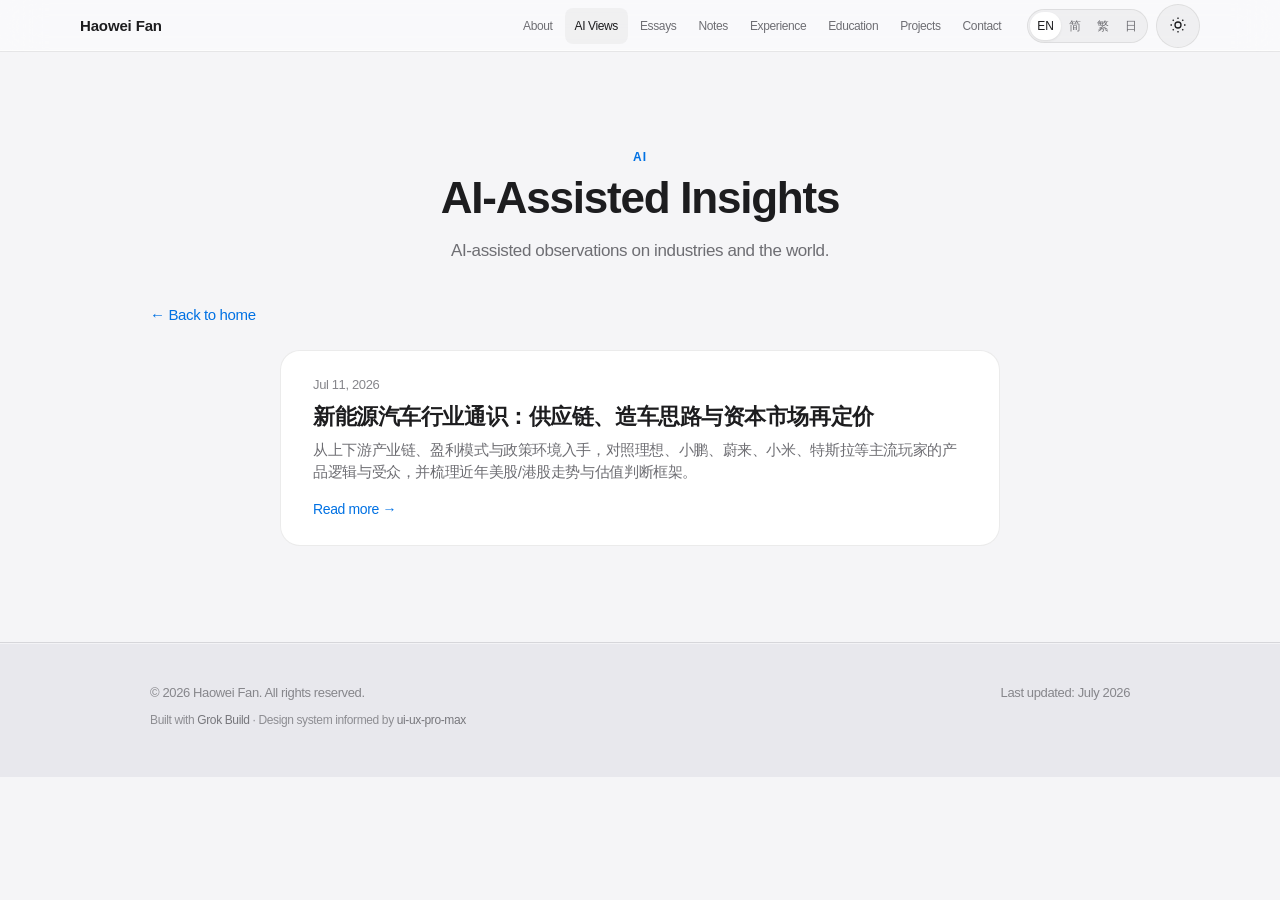
==== ai-views.html @ 5f2241d6 "Update profile bio and add Traditional Chinese Refresh the About section in en/zh/ja, add full zh-Ha" ====
<!DOCTYPE html>
<html lang="en">
<head>
  <meta charset="UTF-8" />
  <meta name="viewport" content="width=device-width, initial-scale=1.0" />
  <meta name="description" content="AI-assisted insights by Haowei Fan." />
  <meta name="author" content="Haowei Fan" />
  <meta name="theme-color" content="#f5f5f7" media="(prefers-color-scheme: light)" />
  <meta name="theme-color" content="#07090f" media="(prefers-color-scheme: dark)" />
  <title>AI Views · Haowei Fan</title>
  <link rel="stylesheet" href="css/styles.css" />
</head>
<body data-i18n-document-title="documentTitleAiViews">
  <a class="skip-link" href="#main" data-i18n="skip">Skip to content</a>

  <header class="site-header" id="top">
    <nav class="nav" aria-label="Primary">
      <a class="nav-brand" href="index.html">
        <span class="nav-brand-en" data-i18n="brand">Haowei Fan</span>
        <span class="nav-brand-zh" data-i18n="brandZh" hidden>樊浩玮</span>
      </a>

      <button class="nav-toggle" id="navToggle" type="button" aria-expanded="false" aria-controls="navMenu" data-i18n-aria="menuToggle">
        <span class="nav-toggle-bar"></span>
        <span class="nav-toggle-bar"></span>
      </button>

      <div class="nav-menu" id="navMenu">
        <ul class="nav-links">
          <li><a href="index.html#about" data-i18n="nav.about">About</a></li>
          <li><a href="ai-views.html" class="is-active" data-i18n="nav.aiViews" data-nav-collection="ai_views">AI Views</a></li>
          <li><a href="writing.html" data-i18n="nav.writing" data-nav-collection="writing">Essays</a></li>
          <li><a href="notes.html" data-i18n="nav.notes" data-nav-collection="notes">Notes</a></li>
          <li><a href="index.html#experience" data-i18n="nav.experience">Experience</a></li>
          <li><a href="index.html#education" data-i18n="nav.education">Education</a></li>
          <li><a href="index.html#projects" data-i18n="nav.projects">Projects</a></li>
          <li><a href="index.html#contact" data-i18n="nav.contact">Contact</a></li>
        </ul>
        <div class="nav-actions">
          <div class="lang-switch" role="group" aria-label="Language">
            <button type="button" class="lang-btn" data-lang="en" aria-pressed="true">EN</button>
            <button type="button" class="lang-btn" data-lang="zh" aria-pressed="false">简</button>
            <button type="button" class="lang-btn" data-lang="zh-Hant" aria-pressed="false">繁</button>
            <button type="button" class="lang-btn" data-lang="ja" aria-pressed="false">日</button>
          </div>
          <button type="button" class="theme-toggle" id="themeToggle" data-i18n-aria="themeToggle" aria-label="Toggle theme">
            <span class="theme-icon theme-icon-sun" aria-hidden="true">
              <svg width="18" height="18" viewBox="0 0 24 24" fill="none" stroke="currentColor" stroke-width="1.75"><circle cx="12" cy="12" r="4"/><path d="M12 2v2M12 20v2M4.93 4.93l1.41 1.41M17.66 17.66l1.41 1.41M2 12h2M20 12h2M4.93 19.07l1.41-1.41M17.66 6.34l1.41-1.41"/></svg>
            </span>
            <span class="theme-icon theme-icon-moon" aria-hidden="true">
              <svg width="18" height="18" viewBox="0 0 24 24" fill="none" stroke="currentColor" stroke-width="1.75"><path d="M21 14.5A8.5 8.5 0 1 1 9.5 3a7 7 0 0 0 11.5 11.5z"/></svg>
            </span>
          </button>
        </div>
      </div>
    </nav>
  </header>

  <main id="main">
    <section class="section writing-page" aria-labelledby="ai-views-list-title">
      <div class="container">
        <header class="section-header reveal">
          <p class="section-label" data-i18n="aiViews.label">AI</p>
          <h1 class="section-title" id="ai-views-list-title" data-i18n="aiViews.title">AI-Assisted Insights</h1>
          <p class="section-desc" data-i18n="aiViews.desc">
            AI-assisted observations on industries and the world — newest first.
          </p>
        </header>

        <p class="writing-back reveal">
          <a href="index.html" data-i18n="aiViews.backHome">← Back to home</a>
        </p>

        <div class="writing-list" id="aiViewsFullList" aria-live="polite">
          <p class="writing-empty" data-i18n="aiViews.loading">Loading…</p>
        </div>
      </div>
    </section>
  </main>

  <footer class="site-footer">
    <div class="container footer-inner">
      <div class="footer-brand">
        <p data-i18n="footer.copy">© 2026 Haowei Fan. All rights reserved.</p>
        <p class="footer-credit" data-i18n-html="footer.credit">Built with <a href="https://x.ai/grok" target="_blank" rel="noopener noreferrer">Grok Build</a> · Design system informed by <a href="https://github.com/nextlevelbuilder/ui-ux-pro-max-skill" target="_blank" rel="noopener noreferrer">ui-ux-pro-max</a></p>
      </div>
      <p class="footer-meta" data-i18n="footer.updated">Last updated: July 2026</p>
    </div>
  </footer>

  <script src="js/i18n.js"></script>
  <script src="js/main.js"></script>
  <script src="js/writing.js"></script>
</body>
</html>
---- css/styles.css ----
/* ==========================================================================
   Haowei Fan — Personal Homepage
   Apple Spatial / Liquid Glass × ui-ux-pro-max (portfolio, spacious minimal)
   ========================================================================== */

:root {
  /* Semantic tokens (design-system/MASTER.md) */
  --color-primary: #1d1d1f;
  --color-on-primary: #ffffff;
  --color-secondary: #6e6e73;
  --color-accent: #0071e3;
  --color-accent-hover: #0077ed;
  --color-background: #f5f5f7;
  --color-foreground: #1d1d1f;
  --color-muted: #e8e8ed;
  --color-border: rgba(0, 0, 0, 0.08);
  --color-destructive: #ff3b30;
  --color-elevated: #ffffff;
  --color-chip: rgba(0, 0, 0, 0.04);
  --color-accent-soft: rgba(0, 113, 227, 0.1);
  --color-header: rgba(251, 251, 253, 0.72);
  --color-glass: rgba(255, 255, 255, 0.55);
  --color-glass-border: rgba(255, 255, 255, 0.45);

  /* Legacy aliases used in markup */
  --bg: var(--color-background);
  --bg-elevated: var(--color-elevated);
  --bg-alt: var(--color-muted);
  --text: var(--color-foreground);
  --text-secondary: var(--color-secondary);
  --text-tertiary: #86868b;
  --border: var(--color-border);
  --accent: var(--color-accent);
  --accent-hover: var(--color-accent-hover);
  --accent-soft: var(--color-accent-soft);
  --header-bg: var(--color-header);
  --chip-bg: var(--color-chip);
  --focus-ring: 0 0 0 4px rgba(0, 113, 227, 0.28);

  /* Elevation scale (dimensional layering) */
  --elevation-1: 0 1px 2px rgba(0, 0, 0, 0.04), 0 1px 3px rgba(0, 0, 0, 0.06);
  --elevation-2: 0 2px 8px rgba(0, 0, 0, 0.06), 0 4px 16px rgba(0, 0, 0, 0.04);
  --elevation-3: 0 8px 24px rgba(0, 0, 0, 0.08), 0 2px 8px rgba(0, 0, 0, 0.04);
  --elevation-4: 0 16px 48px rgba(0, 0, 0, 0.12), 0 4px 12px rgba(0, 0, 0, 0.06);
  --shadow: var(--elevation-2);
  --shadow-hover: var(--elevation-4);

  /* Glass */
  --glass-blur: 20px;
  --glass-saturate: 180%;

  /* Type + layout */
  --font: -apple-system, BlinkMacSystemFont, "SF Pro Text", "SF Pro Display",
    "Segoe UI", "Helvetica Neue", Helvetica, Arial, "PingFang SC",
    "Hiragino Sans GB", "Hiragino Kaku Gothic ProN", "Hiragino Sans",
    "Yu Gothic UI", "Yu Gothic", "Meiryo", "Microsoft YaHei", sans-serif;
  --radius: 20px;
  --radius-sm: 12px;
  --radius-lg: 28px;
  --radius-pill: 980px;
  --nav-h: 52px;
  --max: 980px;
  --space-1: 4px;
  --space-2: 8px;
  --space-3: 12px;
  --space-4: 16px;
  --space-5: 20px;
  --space-6: 24px;
  --space-8: 32px;
  --space-10: 40px;
  --space-12: 48px;
  --space-16: 64px;
  --space-20: 80px;
  --space-24: 96px;

  /* Motion (150–300ms micro; longer for enter) */
  --duration-fast: 150ms;
  --duration: 220ms;
  --duration-slow: 300ms;
  --ease: cubic-bezier(0.25, 0.1, 0.25, 1);
  --ease-out: cubic-bezier(0.16, 1, 0.3, 1);
  --ease-spring: cubic-bezier(0.34, 1.2, 0.64, 1);
}

/* Dark defaults (overridden below for cyber-glass tokens) */
:root {
  --neon: transparent;
  --neon-soft: transparent;
  --neon-violet: transparent;
  --surface-glass: var(--color-elevated);
  --code-bg: var(--color-chip);
  --code-fg: var(--color-foreground);
  --grid-line: transparent;
  --glow-accent: transparent;
  --glow-card: transparent;
  --glow-card-hover: transparent;
}

[data-theme="dark"] {
  /* Cyber-glass: deep terminal navy + restrained cyan neon */
  --color-primary: #e8eef7;
  --color-on-primary: #05070c;
  --color-secondary: #8b9bb0;
  --color-accent: #3db4ff;
  --color-accent-hover: #6ec8ff;
  --color-background: #07090f;
  --color-foreground: #e8eef7;
  --color-muted: #0c111a;
  --color-border: rgba(56, 189, 248, 0.14);
  --color-destructive: #ff6b6b;
  --color-elevated: rgba(14, 20, 32, 0.78);
  --color-chip: rgba(34, 211, 238, 0.08);
  --color-accent-soft: rgba(61, 180, 255, 0.14);
  --color-header: rgba(7, 10, 18, 0.72);
  --color-glass: rgba(12, 18, 30, 0.55);
  --color-glass-border: rgba(56, 189, 248, 0.18);
  --text-tertiary: #6b7c93;
  --neon: #22d3ee;
  --neon-soft: rgba(34, 211, 238, 0.45);
  --neon-violet: rgba(139, 92, 246, 0.35);
  --surface-glass: rgba(14, 20, 32, 0.72);
  --code-bg: #0d1117;
  --code-fg: #7dd3fc;
  --grid-line: rgba(34, 211, 238, 0.035);
  --glow-accent: 0 0 22px rgba(61, 180, 255, 0.35);
  --glow-card: 0 0 0 1px rgba(56, 189, 248, 0.06),
    0 8px 32px rgba(0, 0, 0, 0.45);
  --glow-card-hover: 0 0 0 1px rgba(34, 211, 238, 0.22),
    0 0 28px rgba(34, 211, 238, 0.1), 0 12px 40px rgba(0, 0, 0, 0.55);
  --elevation-1: 0 1px 2px rgba(0, 0, 0, 0.5);
  --elevation-2: 0 2px 14px rgba(0, 0, 0, 0.5);
  --elevation-3: 0 8px 28px rgba(0, 0, 0, 0.55);
  --elevation-4: 0 16px 48px rgba(0, 0, 0, 0.6);
  --focus-ring: 0 0 0 3px rgba(34, 211, 238, 0.28);
  --glass-blur: 24px;
  --glass-saturate: 160%;
}

@media (prefers-color-scheme: dark) {
  :root:not([data-theme="light"]) {
    --color-primary: #e8eef7;
    --color-on-primary: #05070c;
    --color-secondary: #8b9bb0;
    --color-accent: #3db4ff;
    --color-accent-hover: #6ec8ff;
    --color-background: #07090f;
    --color-foreground: #e8eef7;
    --color-muted: #0c111a;
    --color-border: rgba(56, 189, 248, 0.14);
    --color-destructive: #ff6b6b;
    --color-elevated: rgba(14, 20, 32, 0.78);
    --color-chip: rgba(34, 211, 238, 0.08);
    --color-accent-soft: rgba(61, 180, 255, 0.14);
    --color-header: rgba(7, 10, 18, 0.72);
    --color-glass: rgba(12, 18, 30, 0.55);
    --color-glass-border: rgba(56, 189, 248, 0.18);
    --text-tertiary: #6b7c93;
    --neon: #22d3ee;
    --neon-soft: rgba(34, 211, 238, 0.45);
    --neon-violet: rgba(139, 92, 246, 0.35);
    --surface-glass: rgba(14, 20, 32, 0.72);
    --code-bg: #0d1117;
    --code-fg: #7dd3fc;
    --grid-line: rgba(34, 211, 238, 0.035);
    --glow-accent: 0 0 22px rgba(61, 180, 255, 0.35);
    --glow-card: 0 0 0 1px rgba(56, 189, 248, 0.06),
      0 8px 32px rgba(0, 0, 0, 0.45);
    --glow-card-hover: 0 0 0 1px rgba(34, 211, 238, 0.22),
      0 0 28px rgba(34, 211, 238, 0.1), 0 12px 40px rgba(0, 0, 0, 0.55);
    --elevation-1: 0 1px 2px rgba(0, 0, 0, 0.5);
    --elevation-2: 0 2px 14px rgba(0, 0, 0, 0.5);
    --elevation-3: 0 8px 28px rgba(0, 0, 0, 0.55);
    --elevation-4: 0 16px 48px rgba(0, 0, 0, 0.6);
    --focus-ring: 0 0 0 3px rgba(34, 211, 238, 0.28);
    --glass-blur: 24px;
    --glass-saturate: 160%;
  }
}

/* Reset & base */
*,
*::before,
*::after {
  box-sizing: border-box;
}

html {
  scroll-behavior: smooth;
  scroll-padding-top: calc(var(--nav-h) + 24px);
  -webkit-text-size-adjust: 100%;
}

body {
  margin: 0;
  font-family: var(--font);
  font-size: 17px;
  line-height: 1.5;
  letter-spacing: -0.022em;
  color: var(--text);
  background-color: var(--bg);
  background-image: linear-gradient(var(--grid-line) 1px, transparent 1px),
    linear-gradient(90deg, var(--grid-line) 1px, transparent 1px);
  background-size: 48px 48px;
  background-attachment: fixed;
  -webkit-font-smoothing: antialiased;
  -moz-osx-font-smoothing: grayscale;
  transition: background-color var(--duration-slow) var(--ease),
    color var(--duration-slow) var(--ease);
  touch-action: manipulation;
}

img {
  max-width: 100%;
  display: block;
}

a {
  color: var(--accent);
  text-decoration: none;
  cursor: pointer;
  transition: color var(--duration) var(--ease);
}

a:hover {
  color: var(--accent-hover);
}

button,
[role="button"],
input[type="submit"],
.btn,
.lang-btn,
.theme-toggle,
.nav-toggle,
.nav-links a,
.contact-row {
  cursor: pointer;
}

:focus-visible {
  outline: none;
  box-shadow: var(--focus-ring);
}

.skip-link {
  position: absolute;
  left: 12px;
  top: -100px;
  z-index: 1000;
  min-height: 44px;
  padding: 10px 16px;
  display: inline-flex;
  align-items: center;
  background: var(--accent);
  color: #fff;
  border-radius: var(--radius-sm);
  font-weight: 500;
}

.skip-link:focus {
  top: 12px;
  color: #fff;
}

.container {
  width: min(100% - 40px, var(--max));
  margin-inline: auto;
}

/* Header / Nav — frosted glass */
.site-header {
  position: sticky;
  top: 0;
  z-index: 100;
  height: var(--nav-h);
  padding-top: env(safe-area-inset-top, 0);
  background: var(--header-bg);
  backdrop-filter: saturate(var(--glass-saturate)) blur(var(--glass-blur));
  -webkit-backdrop-filter: saturate(var(--glass-saturate)) blur(var(--glass-blur));
  border-bottom: 1px solid var(--border);
  box-shadow: inset 0 -1px 0 var(--color-glass-border);
}

.nav {
  height: var(--nav-h);
  width: min(100% - 32px, 1120px);
  margin-inline: auto;
  display: flex;
  align-items: center;
  justify-content: space-between;
  gap: var(--space-4);
}

.nav-brand {
  font-size: 15px;
  font-weight: 600;
  letter-spacing: -0.01em;
  color: var(--text);
  flex-shrink: 0;
  min-height: 44px;
  display: inline-flex;
  align-items: center;
  transition: opacity var(--duration) var(--ease);
}

.nav-brand:hover {
  color: var(--text);
  opacity: 0.72;
}

.nav-menu {
  display: flex;
  align-items: center;
  gap: var(--space-2);
  flex: 1;
  justify-content: flex-end;
}

.nav-links {
  display: flex;
  align-items: center;
  gap: 2px;
  list-style: none;
  margin: 0;
  padding: 0;
}

.nav-links a {
  display: inline-flex;
  align-items: center;
  min-height: 36px;
  padding: 6px 10px;
  font-size: 12px;
  font-weight: 400;
  color: var(--text-secondary);
  border-radius: 8px;
  transition: color var(--duration) var(--ease),
    background var(--duration) var(--ease);
}

.nav-links a:hover,
.nav-links a.is-active {
  color: var(--text);
  background: var(--chip-bg);
  font-weight: 500;
}

.nav-actions {
  display: flex;
  align-items: center;
  gap: var(--space-2);
  margin-left: var(--space-2);
}

.lang-switch {
  display: inline-flex;
  padding: 2px;
  background: var(--chip-bg);
  border-radius: var(--radius-pill);
  border: 1px solid var(--border);
}

.lang-btn {
  appearance: none;
  border: none;
  background: transparent;
  color: var(--text-secondary);
  font: inherit;
  font-size: 12px;
  font-weight: 500;
  min-width: 28px;
  min-height: 28px;
  padding: 4px 7px;
  border-radius: var(--radius-pill);
  transition: background var(--duration) var(--ease),
    color var(--duration) var(--ease);
}

.lang-btn[aria-pressed="true"] {
  background: var(--bg-elevated);
  color: var(--text);
  box-shadow: var(--elevation-1);
}

.theme-toggle {
  appearance: none;
  border: 1px solid var(--border);
  background: var(--chip-bg);
  color: var(--text);
  width: 44px;
  height: 44px;
  border-radius: 50%;
  display: grid;
  place-items: center;
  transition: background var(--duration) var(--ease),
    transform var(--duration) var(--ease-spring);
}

.theme-toggle:hover {
  background: var(--bg-elevated);
}

.theme-toggle:active {
  transform: scale(0.94);
}

.theme-icon-moon {
  display: none;
}

[data-theme="dark"] .theme-icon-sun {
  display: none;
}

[data-theme="dark"] .theme-icon-moon {
  display: block;
}

@media (prefers-color-scheme: dark) {
  :root:not([data-theme="light"]) .theme-icon-sun {
    display: none;
  }
  :root:not([data-theme="light"]) .theme-icon-moon {
    display: block;
  }
}

.nav-toggle {
  display: none;
  appearance: none;
  border: none;
  background: transparent;
  width: 44px;
  height: 44px;
  padding: 12px;
  flex-direction: column;
  justify-content: center;
  gap: 6px;
}

.nav-toggle-bar {
  display: block;
  height: 1.5px;
  width: 100%;
  background: var(--text);
  border-radius: 2px;
  transition: transform var(--duration-slow) var(--ease),
    opacity var(--duration) var(--ease);
}

.nav-toggle[aria-expanded="true"] .nav-toggle-bar:first-child {
  transform: translateY(3.75px) rotate(45deg);
}

.nav-toggle[aria-expanded="true"] .nav-toggle-bar:last-child {
  transform: translateY(-3.75px) rotate(-45deg);
}

/* Hero — oversized type + soft aurora glass */
.hero {
  position: relative;
  padding: clamp(72px, 12vw, 120px) 0 clamp(64px, 10vw, 96px);
  text-align: center;
  overflow: hidden;
  isolation: isolate;
}

.hero::before,
.hero::after {
  content: "";
  position: absolute;
  border-radius: 50%;
  filter: blur(80px);
  opacity: 0.55;
  z-index: -1;
  pointer-events: none;
}

.hero::before {
  width: min(70vw, 520px);
  height: min(70vw, 520px);
  top: -12%;
  left: 50%;
  transform: translateX(-60%);
  background: radial-gradient(
    circle,
    rgba(0, 113, 227, 0.22),
    transparent 70%
  );
}

.hero::after {
  width: min(50vw, 380px);
  height: min(50vw, 380px);
  top: 10%;
  right: 8%;
  background: radial-gradient(
    circle,
    rgba(90, 200, 250, 0.18),
    transparent 70%
  );
}

[data-theme="dark"] .hero::before {
  background: radial-gradient(
    circle,
    rgba(61, 180, 255, 0.32),
    transparent 70%
  );
  opacity: 0.7;
}

[data-theme="dark"] .hero::after {
  background: radial-gradient(
    circle,
    rgba(139, 92, 246, 0.22),
    transparent 70%
  );
  opacity: 0.65;
}

@media (prefers-color-scheme: dark) {
  :root:not([data-theme="light"]) .hero::before {
    background: radial-gradient(
      circle,
      rgba(61, 180, 255, 0.32),
      transparent 70%
    );
    opacity: 0.7;
  }
  :root:not([data-theme="light"]) .hero::after {
    background: radial-gradient(
      circle,
      rgba(139, 92, 246, 0.22),
      transparent 70%
    );
    opacity: 0.65;
  }
}

[data-theme="dark"] .hero-eyebrow,
[data-theme="dark"] .section-label {
  text-shadow: 0 0 18px var(--neon-soft);
  letter-spacing: 0.1em;
}

@media (prefers-color-scheme: dark) {
  :root:not([data-theme="light"]) .hero-eyebrow,
  :root:not([data-theme="light"]) .section-label {
    text-shadow: 0 0 18px var(--neon-soft);
    letter-spacing: 0.1em;
  }
}

.hero-inner {
  max-width: 760px;
}

.hero-eyebrow {
  margin: 0 0 var(--space-4);
  font-size: 13px;
  font-weight: 600;
  letter-spacing: 0.06em;
  text-transform: uppercase;
  color: var(--accent);
}

.hero-title {
  margin: 0 0 var(--space-4);
  font-size: clamp(2.75rem, 9vw, 4.5rem);
  font-weight: 700;
  line-height: 1.02;
  letter-spacing: -0.035em;
}

.hero-subtitle {
  margin: 0 0 var(--space-5);
  font-size: clamp(1.15rem, 2.8vw, 1.5rem);
  font-weight: 400;
  line-height: 1.35;
  letter-spacing: -0.02em;
  color: var(--text-secondary);
}

.hero-lead {
  margin: 0 auto var(--space-10);
  max-width: 34em;
  font-size: 17px;
  line-height: 1.55;
  color: var(--text-secondary);
}

.hero-cta {
  display: flex;
  flex-wrap: wrap;
  gap: var(--space-3);
  justify-content: center;
}

/* Buttons */
.btn {
  display: inline-flex;
  align-items: center;
  justify-content: center;
  gap: var(--space-2);
  min-height: 44px;
  padding: 12px 22px;
  font: inherit;
  font-size: 15px;
  font-weight: 500;
  border-radius: var(--radius-pill);
  border: none;
  cursor: pointer;
  transition: background var(--duration) var(--ease),
    color var(--duration) var(--ease), transform var(--duration) var(--ease-spring),
    box-shadow var(--duration) var(--ease);
  text-decoration: none;
  touch-action: manipulation;
}

.btn:active {
  transform: scale(0.97);
}

.btn-primary {
  background: var(--accent);
  color: #fff;
  box-shadow: 0 1px 2px rgba(0, 113, 227, 0.2), var(--glow-accent);
}

.btn-primary:hover {
  background: var(--accent-hover);
  color: #fff;
  transform: scale(1.02);
  box-shadow: 0 4px 16px rgba(0, 113, 227, 0.28), var(--glow-accent);
}

.btn-secondary {
  background: var(--color-glass);
  color: var(--accent);
  border: 1px solid var(--border);
  backdrop-filter: blur(12px);
  -webkit-backdrop-filter: blur(12px);
}

.btn-secondary:hover {
  background: var(--bg-elevated);
  color: var(--accent-hover);
  border-color: var(--color-glass-border);
  box-shadow: var(--glow-card);
}

/* Sections — spacious rhythm */
.section {
  padding: clamp(64px, 10vw, 96px) 0;
}

.section-alt {
  background: var(--bg-alt);
}

.section-header {
  margin-bottom: var(--space-10);
  text-align: center;
}

.section-label {
  margin: 0 0 var(--space-2);
  font-size: 12px;
  font-weight: 600;
  letter-spacing: 0.08em;
  text-transform: uppercase;
  color: var(--accent);
}

.section-title {
  margin: 0;
  font-size: clamp(2rem, 4.5vw, 2.75rem);
  font-weight: 700;
  letter-spacing: -0.028em;
  line-height: 1.1;
}

.section-desc {
  margin: var(--space-4) auto 0;
  max-width: 32em;
  color: var(--text-secondary);
  font-size: 17px;
  line-height: 1.5;
}

/* Cards — dimensional layering (+ dark glass/neon via tokens) */
.card {
  background: var(--surface-glass);
  border: 1px solid var(--border);
  border-radius: var(--radius);
  box-shadow: var(--elevation-2), var(--glow-card);
  padding: var(--space-8);
  backdrop-filter: blur(14px) saturate(140%);
  -webkit-backdrop-filter: blur(14px) saturate(140%);
  transition: transform var(--duration-slow) var(--ease-out),
    box-shadow var(--duration-slow) var(--ease-out),
    border-color var(--duration) var(--ease);
}

@media (hover: hover) {
  .card:hover {
    transform: translateY(-3px);
    box-shadow: var(--elevation-4), var(--glow-card-hover);
    border-color: var(--color-glass-border);
  }
}

/* About — glass panel */
.about-card {
  max-width: 720px;
  margin-inline: auto;
  background: var(--color-glass);
  border: 1px solid var(--border);
  border-radius: var(--radius-lg);
  box-shadow: var(--elevation-2), var(--glow-card);
  padding: clamp(28px, 5vw, 44px);
  backdrop-filter: blur(16px) saturate(160%);
  -webkit-backdrop-filter: blur(16px) saturate(160%);
}

.about-text {
  margin: 0;
  font-size: clamp(17px, 2vw, 19px);
  line-height: 1.6;
  letter-spacing: -0.015em;
  color: var(--text-secondary);
  max-width: 65ch;
}

/* Writing / notes */
.writing-list {
  display: flex;
  flex-direction: column;
  gap: var(--space-4);
  max-width: 720px;
  margin-inline: auto;
}

a.writing-card {
  display: block;
  text-decoration: none;
  color: inherit;
  cursor: pointer;
  padding: var(--space-6) var(--space-8);
}

a.writing-card:focus-visible {
  outline: 2px solid var(--accent);
  outline-offset: 3px;
}

.writing-card-meta {
  margin-bottom: var(--space-2);
  font-size: 13px;
  font-weight: 500;
  color: var(--text-tertiary);
  font-variant-numeric: tabular-nums;
}

.writing-card-title {
  margin: 0 0 var(--space-2);
  font-size: clamp(1.125rem, 2vw, 1.35rem);
  font-weight: 600;
  letter-spacing: -0.02em;
  line-height: 1.3;
  color: var(--text);
}

.writing-card-summary {
  margin: 0 0 var(--space-3);
  font-size: 15px;
  line-height: 1.5;
  color: var(--text-secondary);
}

.writing-card-more {
  font-size: 14px;
  font-weight: 500;
  color: var(--accent);
}

.writing-footer {
  display: flex;
  justify-content: center;
  margin-top: var(--space-8);
}

.writing-back {
  margin: 0 0 var(--space-6);
  font-size: 15px;
}

.writing-back a {
  color: var(--accent);
  text-decoration: none;
  font-weight: 500;
}

.writing-back a:hover {
  text-decoration: underline;
}

.writing-empty {
  margin: 0;
  text-align: center;
  color: var(--text-secondary);
  font-size: 16px;
  padding: var(--space-8);
}

.post-container {
  max-width: 720px;
}

.post-header {
  margin-bottom: var(--space-6);
}

.post-meta {
  margin: 0 0 var(--space-3);
  font-size: 14px;
  font-weight: 500;
  color: var(--text-tertiary);
  font-variant-numeric: tabular-nums;
}

.post-title {
  margin: 0;
  font-size: clamp(1.75rem, 4vw, 2.35rem);
  font-weight: 700;
  letter-spacing: -0.03em;
  line-height: 1.15;
}

.prose {
  padding: clamp(28px, 5vw, 40px);
  font-size: 17px;
  line-height: 1.65;
  color: var(--text-secondary);
  letter-spacing: -0.01em;
}

.prose > *:first-child {
  margin-top: 0;
}

.prose > *:last-child {
  margin-bottom: 0;
}

.prose h2,
.prose h3,
.prose h4 {
  color: var(--text);
  letter-spacing: -0.02em;
  line-height: 1.25;
  margin: 1.6em 0 0.6em;
}

.prose h2 {
  font-size: 1.35rem;
}

.prose h3 {
  font-size: 1.15rem;
}

.prose p,
.prose ul,
.prose ol {
  margin: 0 0 1em;
}

.prose ul,
.prose ol {
  padding-left: 1.35em;
}

.prose li {
  margin-bottom: 0.35em;
}

.prose a {
  color: var(--accent);
}

.prose code {
  font-family: ui-monospace, SFMono-Regular, Menlo, Monaco, Consolas, monospace;
  font-size: 0.9em;
  background: var(--code-bg);
  color: var(--code-fg);
  padding: 0.12em 0.4em;
  border-radius: 6px;
  border: 1px solid var(--border);
}

.prose pre {
  overflow-x: auto;
  padding: var(--space-4);
  border-radius: var(--radius);
  background: var(--code-bg);
  border: 1px solid var(--border);
  box-shadow: inset 0 0 40px var(--neon-soft);
  margin: 0 0 1em;
  color: var(--code-fg);
}

.prose pre code {
  background: none;
  border: none;
  padding: 0;
  color: inherit;
}

.prose blockquote {
  margin: 0 0 1em;
  padding: 0.25em 0 0.25em 1em;
  border-left: 3px solid var(--accent);
  color: var(--text-secondary);
  box-shadow: inset 3px 0 12px -6px var(--neon-soft);
}

.prose hr {
  border: none;
  border-top: 1px solid var(--border);
  margin: 2em 0;
}

.prose-fallback {
  white-space: pre-wrap;
  font-family: inherit;
  margin: 0;
}

/* Timeline / Experience */
.timeline {
  display: flex;
  flex-direction: column;
  gap: var(--space-5);
}

.timeline-meta {
  display: flex;
  flex-wrap: wrap;
  align-items: center;
  gap: var(--space-2) var(--space-4);
  margin-bottom: var(--space-2);
}

.timeline-date {
  font-size: 13px;
  font-weight: 500;
  color: var(--text-tertiary);
  font-variant-numeric: tabular-nums;
}

.timeline-role {
  font-size: 12px;
  font-weight: 600;
  color: var(--accent);
  background: var(--accent-soft);
  padding: 4px 12px;
  border-radius: var(--radius-pill);
}

.timeline-org {
  margin: 0 0 var(--space-4);
  font-size: clamp(1.15rem, 2vw, 1.35rem);
  font-weight: 600;
  letter-spacing: -0.02em;
}

.bullet-list {
  margin: 0;
  padding-left: 1.15em;
  color: var(--text-secondary);
}

.bullet-list li {
  margin-bottom: var(--space-2);
  line-height: 1.5;
}

.bullet-list li:last-child {
  margin-bottom: 0;
}

/* Education */
.edu-grid {
  display: grid;
  grid-template-columns: repeat(3, 1fr);
  gap: var(--space-5);
}

.edu-years {
  margin: 0 0 var(--space-3);
  font-size: 13px;
  font-weight: 500;
  color: var(--text-tertiary);
  font-variant-numeric: tabular-nums;
}

.edu-degree {
  margin: 0 0 var(--space-2);
  font-size: 18px;
  font-weight: 600;
  letter-spacing: -0.02em;
  line-height: 1.3;
}

.edu-school {
  margin: 0 0 var(--space-3);
  color: var(--text-secondary);
  font-size: 15px;
}

.edu-gpa {
  margin: 0;
  font-size: 14px;
  font-weight: 500;
  color: var(--accent);
  font-variant-numeric: tabular-nums;
}

/* Publications */
.pub-list {
  display: flex;
  flex-direction: column;
  gap: var(--space-4);
}

.pub-title {
  margin: 0 0 var(--space-3);
  font-size: 18px;
  font-weight: 600;
  letter-spacing: -0.015em;
  line-height: 1.35;
}

.pub-meta {
  margin: 0 0 var(--space-4);
  font-size: 14px;
  color: var(--text-tertiary);
  font-variant-numeric: tabular-nums;
}

.text-link {
  font-size: 15px;
  font-weight: 500;
  display: inline-flex;
  align-items: center;
  min-height: 44px;
}

/* Projects — portfolio grid */
.project-grid {
  display: grid;
  grid-template-columns: repeat(2, 1fr);
  gap: var(--space-5);
}

.project-title {
  margin: 0 0 var(--space-2);
  font-size: 19px;
  font-weight: 600;
  letter-spacing: -0.02em;
  line-height: 1.25;
}

.project-tag {
  margin: 0 0 var(--space-4);
  font-size: 13px;
  font-weight: 500;
  color: var(--accent);
}

/* Skills */
.skills-grid {
  display: grid;
  grid-template-columns: repeat(3, 1fr);
  gap: var(--space-5);
}

.skill-group-title {
  margin: 0 0 var(--space-4);
  font-size: 15px;
  font-weight: 600;
  color: var(--text-secondary);
  letter-spacing: -0.01em;
}

.chip-row {
  display: flex;
  flex-wrap: wrap;
  gap: var(--space-2);
}

.chip {
  display: inline-flex;
  align-items: center;
  min-height: 32px;
  padding: 6px 14px;
  font-size: 13px;
  font-weight: 500;
  color: var(--text);
  background: var(--chip-bg);
  border: 1px solid var(--border);
  border-radius: var(--radius-pill);
  transition: background var(--duration) var(--ease),
    border-color var(--duration) var(--ease);
}

@media (hover: hover) {
  .chip:hover {
    background: var(--accent-soft);
    border-color: transparent;
  }
}

/* Teaching */
.two-col {
  display: grid;
  grid-template-columns: 1fr 1fr;
  gap: var(--space-5);
}

.subhead {
  margin: 0 0 var(--space-5);
  font-size: 18px;
  font-weight: 600;
  letter-spacing: -0.015em;
}

.simple-list {
  list-style: none;
  margin: 0;
  padding: 0;
}

.simple-list li {
  display: flex;
  flex-direction: column;
  gap: var(--space-1);
  padding: var(--space-3) 0;
  border-bottom: 1px solid var(--border);
  color: var(--text-secondary);
  font-size: 15px;
  line-height: 1.45;
}

.simple-list li:first-child {
  padding-top: 0;
}

.simple-list li:last-child {
  border-bottom: none;
  padding-bottom: 0;
}

.list-date {
  font-size: 12px;
  font-weight: 600;
  color: var(--text-tertiary);
  letter-spacing: 0.02em;
  font-variant-numeric: tabular-nums;
}

/* Achievements */
.achieve-grid {
  display: grid;
  grid-template-columns: 1.4fr 1fr;
  gap: var(--space-5);
}

.achieve-title {
  margin: 0 0 var(--space-3);
  font-size: 20px;
  font-weight: 600;
  letter-spacing: -0.02em;
}

.achieve-body {
  margin: 0 0 var(--space-4);
  color: var(--text-secondary);
  font-size: 16px;
  line-height: 1.55;
}

/* Contact */
.contact-layout {
  display: grid;
  grid-template-columns: 0.9fr 1.1fr;
  gap: var(--space-8);
  align-items: start;
}

.contact-info {
  display: flex;
  flex-direction: column;
  gap: var(--space-3);
}

.contact-row {
  display: flex;
  align-items: center;
  gap: var(--space-4);
  min-height: 72px;
  padding: var(--space-5) var(--space-5);
  background: var(--bg-elevated);
  border: 1px solid var(--border);
  border-radius: var(--radius);
  box-shadow: var(--elevation-1);
  color: inherit;
  transition: transform var(--duration-slow) var(--ease-out),
    box-shadow var(--duration-slow) var(--ease-out);
}

@media (hover: hover) {
  .contact-row:hover {
    transform: translateY(-2px);
    box-shadow: var(--elevation-3);
    color: inherit;
  }
}

.contact-icon {
  display: grid;
  place-items: center;
  width: 44px;
  height: 44px;
  border-radius: 12px;
  background: var(--accent-soft);
  color: var(--accent);
  flex-shrink: 0;
}

.contact-label {
  display: block;
  font-size: 12px;
  font-weight: 500;
  color: var(--text-tertiary);
  margin-bottom: 2px;
}

.contact-value {
  display: block;
  font-size: 15px;
  font-weight: 500;
  color: var(--text);
  word-break: break-word;
}

.contact-form {
  display: flex;
  flex-direction: column;
  gap: var(--space-4);
}

.form-field {
  display: flex;
  flex-direction: column;
  gap: 6px;
}

.form-field label {
  font-size: 13px;
  font-weight: 500;
  color: var(--text-secondary);
}

.form-field .required {
  color: var(--color-destructive);
  margin-left: 2px;
}

.form-field input,
.form-field textarea {
  font: inherit;
  font-size: 16px; /* ≥16px avoids iOS zoom */
  color: var(--text);
  background: var(--bg);
  border: 1px solid var(--border);
  border-radius: var(--radius-sm);
  min-height: 44px;
  padding: 12px 14px;
  transition: border-color var(--duration) var(--ease),
    box-shadow var(--duration) var(--ease);
  resize: vertical;
  width: 100%;
}

.form-field textarea {
  min-height: 120px;
}

.form-field input:focus,
.form-field textarea:focus {
  outline: none;
  border-color: var(--accent);
  box-shadow: var(--focus-ring);
}

.form-field input.error,
.form-field textarea.error {
  border-color: var(--color-destructive);
}

.field-error {
  margin: 0;
  font-size: 13px;
  color: var(--color-destructive);
  min-height: 1.2em;
}

.form-status {
  margin: 0;
  padding: var(--space-3) var(--space-4);
  border-radius: var(--radius-sm);
  font-size: 14px;
  line-height: 1.45;
}

.form-status.is-info {
  background: var(--accent-soft);
  color: var(--accent);
}

.form-status.is-error {
  background: rgba(255, 59, 48, 0.12);
  color: var(--color-destructive);
}

.form-actions {
  display: flex;
  flex-wrap: wrap;
  gap: var(--space-3);
  margin-top: var(--space-1);
}

/* Footer */
.site-footer {
  padding: var(--space-10) 0 calc(var(--space-12) + env(safe-area-inset-bottom, 0));
  border-top: 1px solid var(--border);
  background: var(--bg-alt);
  box-shadow: inset 0 1px 0 var(--color-glass-border);
}

.footer-inner {
  display: flex;
  flex-wrap: wrap;
  justify-content: space-between;
  align-items: flex-start;
  gap: var(--space-3) var(--space-6);
  font-size: 13px;
  color: var(--text-tertiary);
}

.footer-brand {
  display: flex;
  flex-direction: column;
  gap: var(--space-2);
  max-width: 40rem;
}

.footer-inner p,
.footer-brand p {
  margin: 0;
}

.footer-credit {
  font-size: 12px;
  line-height: 1.5;
  color: var(--text-tertiary);
  opacity: 0.92;
}

.footer-credit a {
  color: var(--text-secondary);
  text-decoration: none;
  border-bottom: 1px solid transparent;
  transition: color var(--duration) var(--ease),
    border-color var(--duration) var(--ease);
}

.footer-credit a:hover {
  color: var(--accent);
  border-bottom-color: var(--accent);
}

.footer-meta {
  flex-shrink: 0;
}

/* Dark-only: chip / form surfaces read as code panels */
[data-theme="dark"] .chip,
[data-theme="dark"] .lang-switch,
[data-theme="dark"] .theme-toggle {
  border-color: var(--color-glass-border);
}

[data-theme="dark"] .chip {
  font-family: ui-monospace, SFMono-Regular, Menlo, Monaco, Consolas, monospace;
  font-size: 12px;
  letter-spacing: 0.01em;
}

[data-theme="dark"] .form-field input,
[data-theme="dark"] .form-field textarea,
[data-theme="dark"] .contact-row {
  background: var(--surface-glass);
  backdrop-filter: blur(12px);
  -webkit-backdrop-filter: blur(12px);
  border-color: var(--border);
  box-shadow: var(--glow-card);
}

[data-theme="dark"] .timeline-role {
  box-shadow: 0 0 12px rgba(61, 180, 255, 0.15);
}

[data-theme="dark"] .section-alt {
  background: linear-gradient(
    180deg,
    rgba(12, 17, 26, 0.92) 0%,
    rgba(8, 11, 18, 0.96) 100%
  );
  box-shadow: inset 0 1px 0 rgba(56, 189, 248, 0.06),
    inset 0 -1px 0 rgba(56, 189, 248, 0.04);
}

[data-theme="dark"] .site-footer {
  background: rgba(6, 8, 14, 0.95);
}

@media (prefers-color-scheme: dark) {
  :root:not([data-theme="light"]) .chip {
    font-family: ui-monospace, SFMono-Regular, Menlo, Monaco, Consolas, monospace;
    font-size: 12px;
    letter-spacing: 0.01em;
  }

  :root:not([data-theme="light"]) .form-field input,
  :root:not([data-theme="light"]) .form-field textarea,
  :root:not([data-theme="light"]) .contact-row {
    background: var(--surface-glass);
    backdrop-filter: blur(12px);
    -webkit-backdrop-filter: blur(12px);
    border-color: var(--border);
    box-shadow: var(--glow-card);
  }

  :root:not([data-theme="light"]) .timeline-role {
    box-shadow: 0 0 12px rgba(61, 180, 255, 0.15);
  }

  :root:not([data-theme="light"]) .section-alt {
    background: linear-gradient(
      180deg,
      rgba(12, 17, 26, 0.92) 0%,
      rgba(8, 11, 18, 0.96) 100%
    );
    box-shadow: inset 0 1px 0 rgba(56, 189, 248, 0.06),
      inset 0 -1px 0 rgba(56, 189, 248, 0.04);
  }

  :root:not([data-theme="light"]) .site-footer {
    background: rgba(6, 8, 14, 0.95);
  }
}

/* Reveal animation — staggered via --delay */
.reveal {
  opacity: 0;
  transform: translateY(16px);
  transition: opacity 0.65s var(--ease-out), transform 0.65s var(--ease-out);
  transition-delay: var(--delay, 0ms);
}

.reveal.is-visible {
  opacity: 1;
  transform: none;
}

@media (prefers-reduced-motion: reduce) {
  html {
    scroll-behavior: auto;
  }

  .reveal {
    opacity: 1;
    transform: none;
    transition: none;
  }

  .hero::before,
  .hero::after {
    display: none;
  }

  .card:hover,
  .contact-row:hover,
  .btn-primary:hover,
  .btn:active,
  .theme-toggle:active {
    transform: none;
  }
}

/* Responsive breakpoints: 375 / 768 / 900 / 1024 / 1440 */
@media (max-width: 1024px) {
  .nav-links a {
    padding: 6px 8px;
    font-size: 11px;
  }
}

@media (max-width: 900px) {
  .edu-grid,
  .skills-grid {
    grid-template-columns: 1fr;
  }

  .project-grid,
  .two-col,
  .achieve-grid,
  .contact-layout {
    grid-template-columns: 1fr;
  }

  .nav-toggle {
    display: flex;
    order: 2;
  }

  .nav-brand {
    order: 1;
  }

  .nav-menu {
    position: fixed;
    inset: calc(var(--nav-h) + env(safe-area-inset-top, 0px)) 0 auto 0;
    flex-direction: column;
    align-items: stretch;
    gap: 0;
    padding: var(--space-3) var(--space-5) var(--space-5);
    background: var(--header-bg);
    backdrop-filter: saturate(var(--glass-saturate)) blur(var(--glass-blur));
    -webkit-backdrop-filter: saturate(var(--glass-saturate)) blur(var(--glass-blur));
    border-bottom: 1px solid var(--border);
    transform: translateY(-120%);
    opacity: 0;
    pointer-events: none;
    transition: transform var(--duration-slow) var(--ease-out),
      opacity var(--duration) var(--ease);
    max-height: calc(100dvh - var(--nav-h));
    overflow-y: auto;
  }

  .nav-menu.is-open {
    transform: none;
    opacity: 1;
    pointer-events: auto;
  }

  .nav-links {
    flex-direction: column;
    align-items: stretch;
    gap: 2px;
  }

  .nav-links a {
    min-height: 44px;
    padding: 12px 14px;
    font-size: 15px;
  }

  .nav-actions {
    margin: var(--space-3) 0 0;
    padding-top: var(--space-3);
    border-top: 1px solid var(--border);
    justify-content: space-between;
  }
}

@media (max-width: 480px) {
  .container {
    width: min(100% - 28px, var(--max));
  }

  .card {
    padding: var(--space-6);
  }

  .form-actions {
    flex-direction: column;
  }

  .form-actions .btn {
    width: 100%;
  }
}

@media (min-width: 1440px) {
  .hero-title {
    font-size: 4.75rem;
  }
}
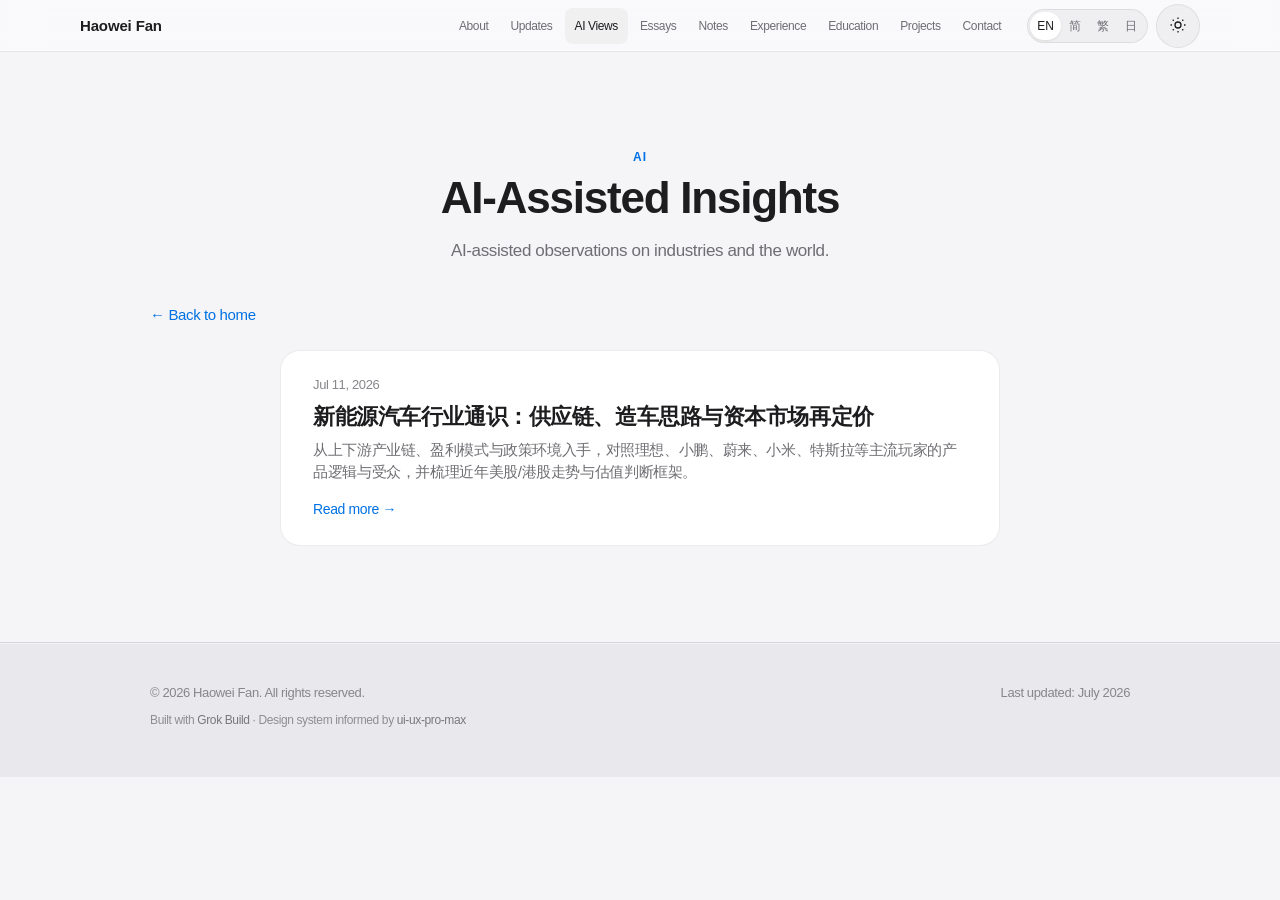
==== commit ec8302d2: "Simplify Updates to Ozawa-style date + note + links Drop the Markdown/collection pipeline for update" ====
--- a/ai-views.html
+++ b/ai-views.html
@@ -28,6 +28,7 @@
       <div class="nav-menu" id="navMenu">
         <ul class="nav-links">
           <li><a href="index.html#about" data-i18n="nav.about">About</a></li>
+          <li><a href="index.html#updates" data-i18n="nav.updates">Updates</a></li>
           <li><a href="ai-views.html" class="is-active" data-i18n="nav.aiViews" data-nav-collection="ai_views">AI Views</a></li>
           <li><a href="writing.html" data-i18n="nav.writing" data-nav-collection="writing">Essays</a></li>
           <li><a href="notes.html" data-i18n="nav.notes" data-nav-collection="notes">Notes</a></li>
--- a/css/styles.css
+++ b/css/styles.css
@@ -733,6 +733,54 @@
   max-width: 65ch;
 }
 
+/* Updates — simple date + note + links */
+.news-list {
+  list-style: none;
+  margin: 0;
+  padding: 0;
+  max-width: 720px;
+  margin-inline: auto;
+}
+
+.news-item {
+  display: grid;
+  grid-template-columns: 7.5rem 1fr;
+  gap: 0.75rem 1.25rem;
+  padding: 0.9rem 0;
+  border-bottom: 1px solid var(--border);
+  font-size: clamp(15px, 1.6vw, 17px);
+  line-height: 1.55;
+  color: var(--text-secondary);
+}
+
+.news-item:first-child {
+  border-top: 1px solid var(--border);
+}
+
+.news-date {
+  font-weight: 600;
+  font-variant-numeric: tabular-nums;
+  color: var(--text);
+  letter-spacing: -0.02em;
+}
+
+.news-body a {
+  color: var(--accent);
+  text-decoration: none;
+  font-weight: 500;
+}
+
+.news-body a:hover {
+  text-decoration: underline;
+}
+
+@media (max-width: 560px) {
+  .news-item {
+    grid-template-columns: 1fr;
+    gap: 0.25rem;
+  }
+}
+
 /* Writing / notes */
 .writing-list {
   display: flex;
@@ -1015,17 +1063,9 @@
 }
 
 .edu-school {
-  margin: 0 0 var(--space-3);
+  margin: 0;
   color: var(--text-secondary);
   font-size: 15px;
-}
-
-.edu-gpa {
-  margin: 0;
-  font-size: 14px;
-  font-weight: 500;
-  color: var(--accent);
-  font-variant-numeric: tabular-nums;
 }
 
 /* Publications */
@@ -1078,6 +1118,24 @@
   font-size: 13px;
   font-weight: 500;
   color: var(--accent);
+}
+
+.project-links {
+  display: flex;
+  flex-wrap: wrap;
+  gap: var(--space-4);
+  margin: var(--space-4) 0 0;
+  font-size: 14px;
+  font-weight: 500;
+}
+
+.project-links a {
+  color: var(--accent);
+  text-decoration: none;
+}
+
+.project-links a:hover {
+  text-decoration: underline;
 }
 
 /* Skills */
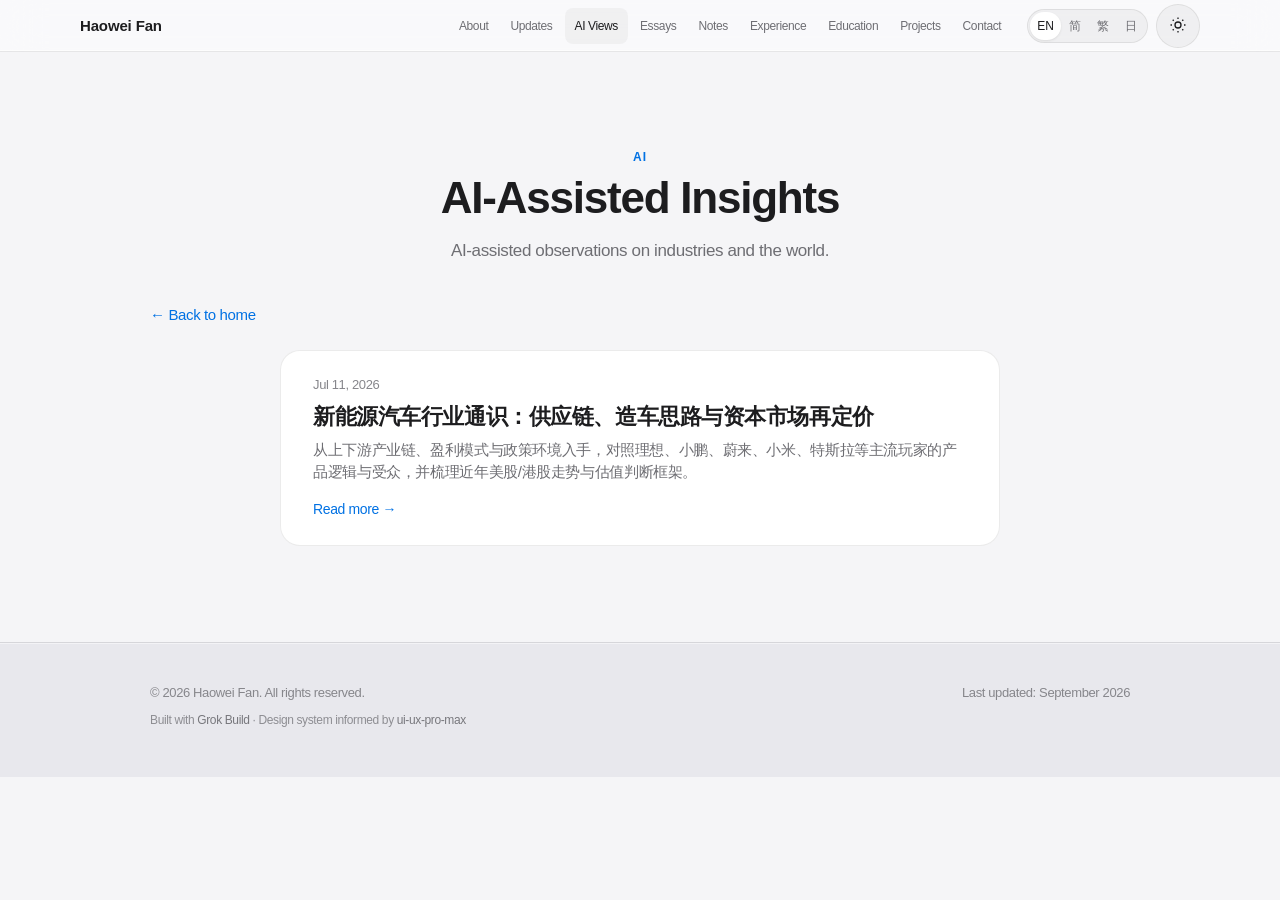
==== commit 4ed83c85: "Broaden hero tagline and sync work experience from CV Drop the PE-locked positioning in favor of "fr" ====
--- a/ai-views.html
+++ b/ai-views.html
@@ -28,7 +28,7 @@
       <div class="nav-menu" id="navMenu">
         <ul class="nav-links">
           <li><a href="index.html#about" data-i18n="nav.about">About</a></li>
-          <li><a href="index.html#updates" data-i18n="nav.updates">Updates</a></li>
+          <li><a href="updates.html" data-i18n="nav.updates">Updates</a></li>
           <li><a href="ai-views.html" class="is-active" data-i18n="nav.aiViews" data-nav-collection="ai_views">AI Views</a></li>
           <li><a href="writing.html" data-i18n="nav.writing" data-nav-collection="writing">Essays</a></li>
           <li><a href="notes.html" data-i18n="nav.notes" data-nav-collection="notes">Notes</a></li>
@@ -85,7 +85,7 @@
         <p data-i18n="footer.copy">© 2026 Haowei Fan. All rights reserved.</p>
         <p class="footer-credit" data-i18n-html="footer.credit">Built with <a href="https://x.ai/grok" target="_blank" rel="noopener noreferrer">Grok Build</a> · Design system informed by <a href="https://github.com/nextlevelbuilder/ui-ux-pro-max-skill" target="_blank" rel="noopener noreferrer">ui-ux-pro-max</a></p>
       </div>
-      <p class="footer-meta" data-i18n="footer.updated">Last updated: July 2026</p>
+      <p class="footer-meta" data-i18n="footer.updated">Last updated: September 2026</p>
     </div>
   </footer>
 
--- a/css/styles.css
+++ b/css/styles.css
@@ -774,6 +774,18 @@
   text-decoration: underline;
 }
 
+.news-empty {
+  list-style: none;
+  padding: 1rem 0;
+  color: var(--text-tertiary);
+  text-align: center;
+}
+
+.news-link-sep {
+  color: var(--text-tertiary);
+  margin: 0 0.15em;
+}
+
 @media (max-width: 560px) {
   .news-item {
     grid-template-columns: 1fr;
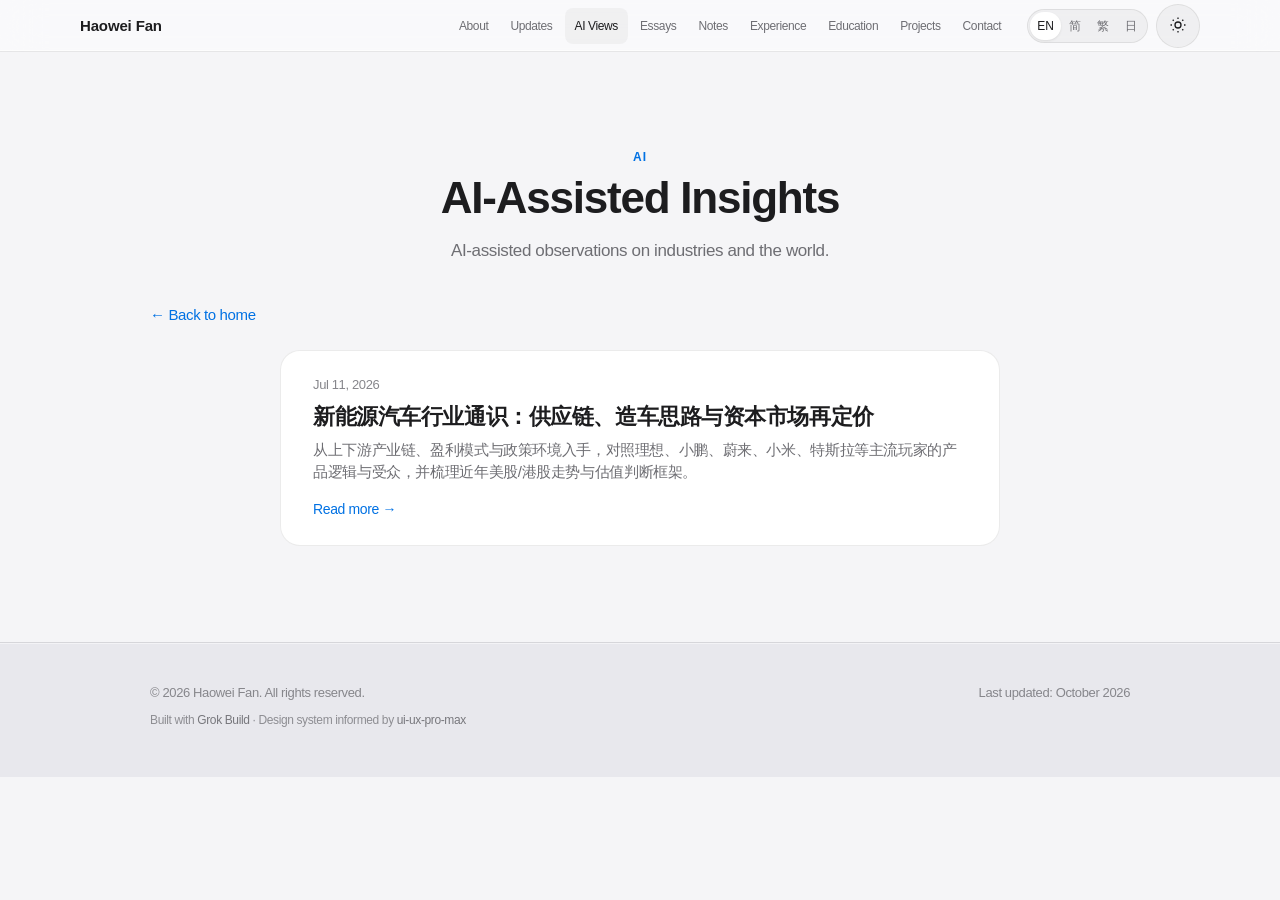
==== commit b85ce9e6: "Add multilingual update for arXiv:2610.08505 Post the graphene twistronics paper in Updates with EN/" ====
--- a/ai-views.html
+++ b/ai-views.html
@@ -85,7 +85,7 @@
         <p data-i18n="footer.copy">© 2026 Haowei Fan. All rights reserved.</p>
         <p class="footer-credit" data-i18n-html="footer.credit">Built with <a href="https://x.ai/grok" target="_blank" rel="noopener noreferrer">Grok Build</a> · Design system informed by <a href="https://github.com/nextlevelbuilder/ui-ux-pro-max-skill" target="_blank" rel="noopener noreferrer">ui-ux-pro-max</a></p>
       </div>
-      <p class="footer-meta" data-i18n="footer.updated">Last updated: September 2026</p>
+      <p class="footer-meta" data-i18n="footer.updated">Last updated: October 2026</p>
     </div>
   </footer>
 
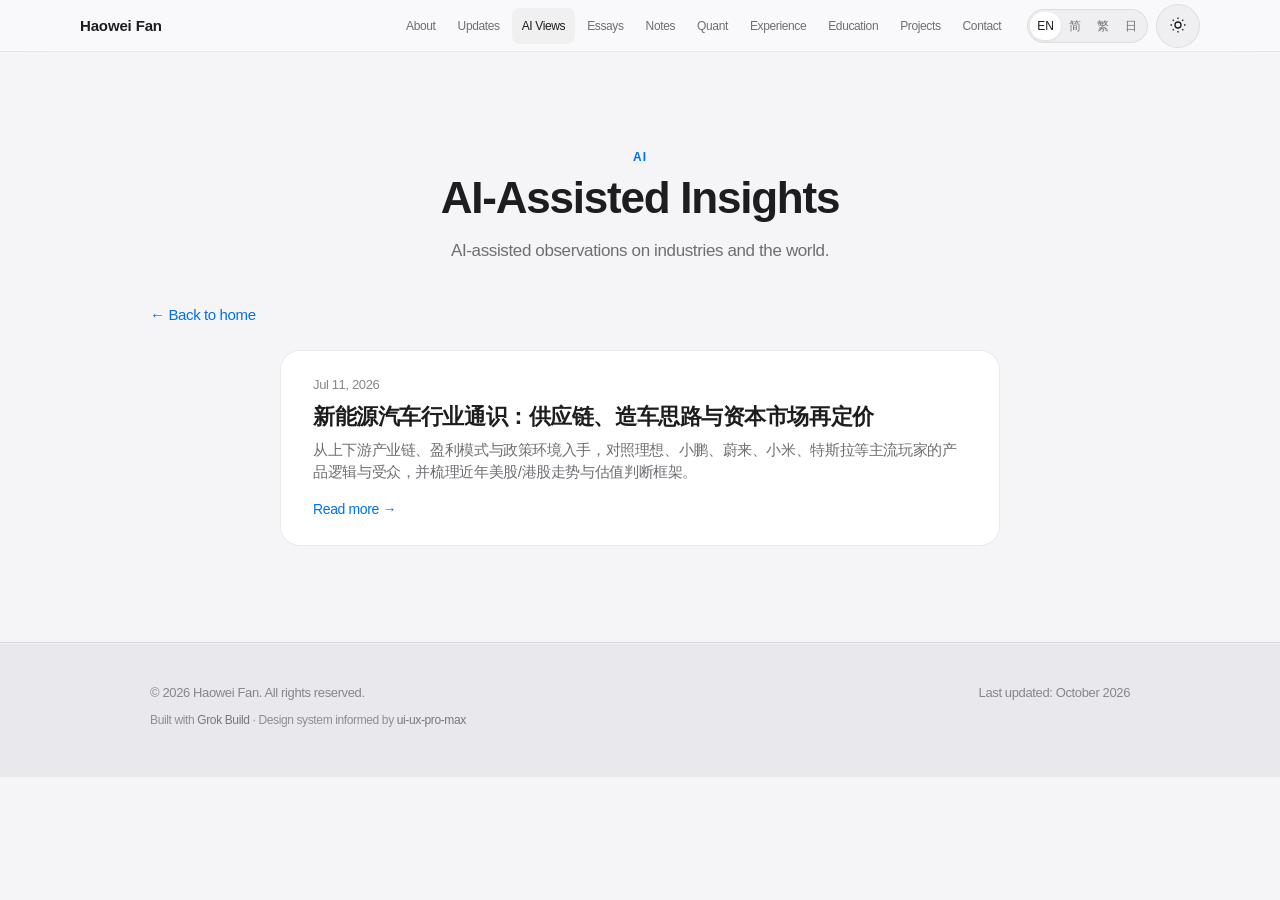
==== commit 3f8ea4fd: "Add quant research section plus QuantLab and GrokUI projects Scaffold a Markdown/PDF collection for " ====
--- a/ai-views.html
+++ b/ai-views.html
@@ -32,6 +32,7 @@
           <li><a href="ai-views.html" class="is-active" data-i18n="nav.aiViews" data-nav-collection="ai_views">AI Views</a></li>
           <li><a href="writing.html" data-i18n="nav.writing" data-nav-collection="writing">Essays</a></li>
           <li><a href="notes.html" data-i18n="nav.notes" data-nav-collection="notes">Notes</a></li>
+          <li><a href="quant.html" data-i18n="nav.quant" data-nav-collection="quant">Quant</a></li>
           <li><a href="index.html#experience" data-i18n="nav.experience">Experience</a></li>
           <li><a href="index.html#education" data-i18n="nav.education">Education</a></li>
           <li><a href="index.html#projects" data-i18n="nav.projects">Projects</a></li>
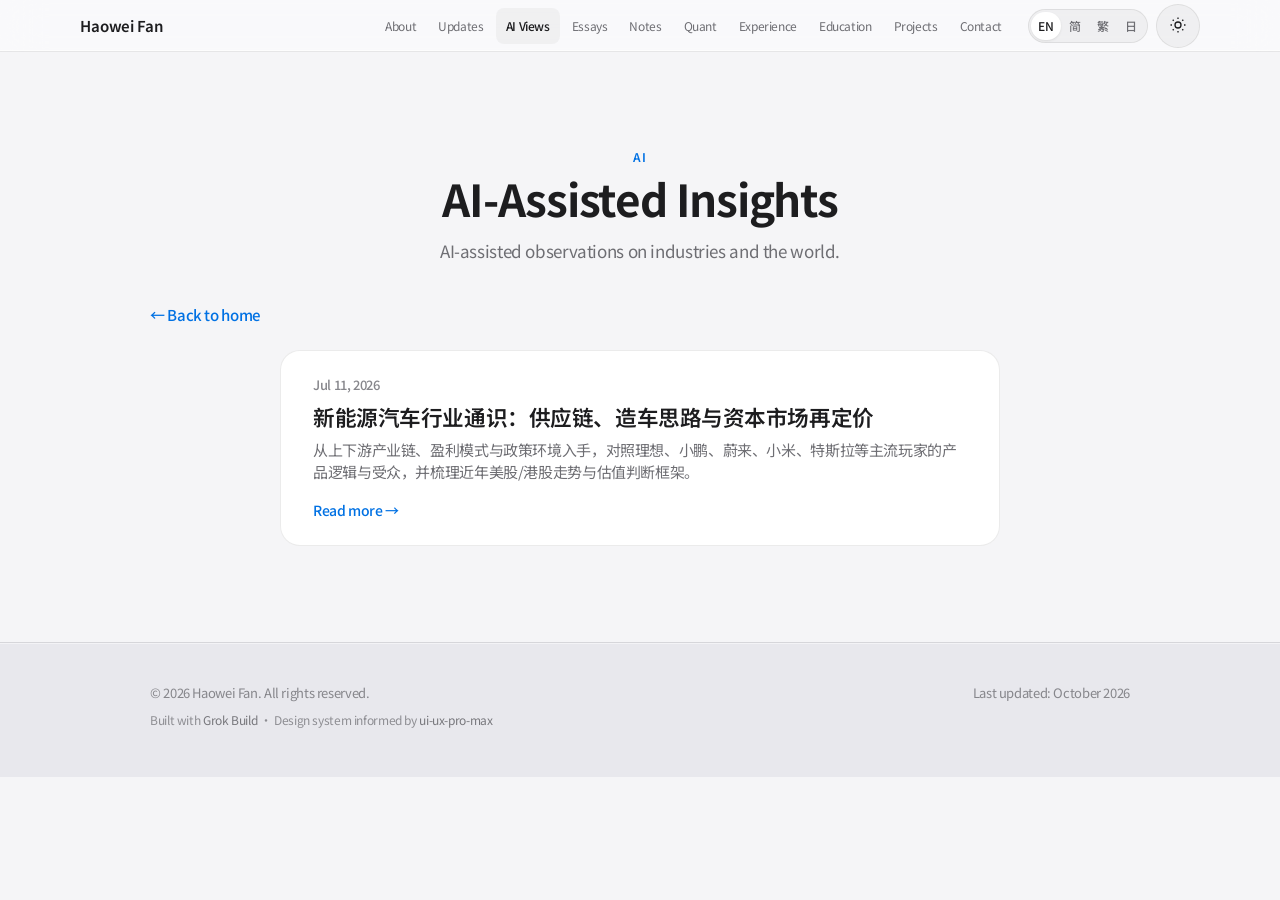
==== commit 47562036: "Use Noto Sans SC for Chinese, matching GS greater-china Windows was font-linking Segoe UI CJK glyphs" ====
--- a/ai-views.html
+++ b/ai-views.html
@@ -8,6 +8,9 @@
   <meta name="theme-color" content="#f5f5f7" media="(prefers-color-scheme: light)" />
   <meta name="theme-color" content="#07090f" media="(prefers-color-scheme: dark)" />
   <title>AI Views · Haowei Fan</title>
+  <link rel="preconnect" href="https://fonts.googleapis.com" />
+  <link rel="preconnect" href="https://fonts.gstatic.com" crossorigin />
+  <link href="https://fonts.googleapis.com/css2?family=Noto+Sans+SC:wght@400;500;600;700&display=swap" rel="stylesheet" />
   <link rel="stylesheet" href="css/styles.css" />
 </head>
 <body data-i18n-document-title="documentTitleAiViews">
@@ -86,12 +89,20 @@
         <p data-i18n="footer.copy">© 2026 Haowei Fan. All rights reserved.</p>
         <p class="footer-credit" data-i18n-html="footer.credit">Built with <a href="https://x.ai/grok" target="_blank" rel="noopener noreferrer">Grok Build</a> · Design system informed by <a href="https://github.com/nextlevelbuilder/ui-ux-pro-max-skill" target="_blank" rel="noopener noreferrer">ui-ux-pro-max</a></p>
       </div>
-      <p class="footer-meta" data-i18n="footer.updated">Last updated: October 2026</p>
+      <div class="footer-meta">
+        <p data-i18n="footer.updated">Last updated: October 2026</p>
+        <p class="footer-visits" hidden>
+          <span data-i18n="footer.visitsBefore">Visits</span>
+          <span data-visit-count></span>
+          <span data-i18n="footer.visitsAfter"></span>
+        </p>
+      </div>
     </div>
   </footer>
 
   <script src="js/i18n.js"></script>
   <script src="js/main.js"></script>
+  <script src="js/counter.js"></script>
   <script src="js/writing.js"></script>
 </body>
 </html>
--- a/css/styles.css
+++ b/css/styles.css
@@ -49,11 +49,16 @@
   --glass-blur: 20px;
   --glass-saturate: 180%;
 
-  /* Type + layout */
-  --font: -apple-system, BlinkMacSystemFont, "SF Pro Text", "SF Pro Display",
-    "Segoe UI", "Helvetica Neue", Helvetica, Arial, "PingFang SC",
-    "Hiragino Sans GB", "Hiragino Kaku Gothic ProN", "Hiragino Sans",
-    "Yu Gothic UI", "Yu Gothic", "Meiryo", "Microsoft YaHei", sans-serif;
+  /* Type + layout
+     Noto Sans SC is the CJK face on Goldman Sachs greater-china pages.
+     Keep it (and local CJK faces) ahead of Segoe UI so Windows does not
+     font-link missing CJK glyphs to SimSun. Google Fonts serves Noto with
+     a CJK unicode-range, so Latin still falls through to the system UI. */
+  --font: "Noto Sans SC", "PingFang SC", "Hiragino Sans GB",
+    "Microsoft YaHei UI", "Microsoft YaHei", "Microsoft JhengHei UI",
+    "Microsoft JhengHei", "Hiragino Sans", "Yu Gothic UI", "Meiryo",
+    -apple-system, BlinkMacSystemFont, "SF Pro Text", "SF Pro Display",
+    "Segoe UI", "Helvetica Neue", Helvetica, Arial, sans-serif;
   --radius: 20px;
   --radius-sm: 12px;
   --radius-lg: 28px;
@@ -209,6 +214,12 @@
   touch-action: manipulation;
 }
 
+html:lang(zh-Hans),
+html:lang(zh-Hant),
+html:lang(ja) {
+  letter-spacing: 0;
+}
+
 img {
   max-width: 100%;
   display: block;
@@ -1465,6 +1476,20 @@
 
 .footer-meta {
   flex-shrink: 0;
+  display: flex;
+  flex-direction: column;
+  align-items: flex-end;
+  gap: 0.2rem;
+  text-align: right;
+}
+
+.footer-visits {
+  margin: 0;
+  font-variant-numeric: tabular-nums;
+}
+
+.footer-visits[hidden] {
+  display: none;
 }
 
 /* Dark-only: chip / form surfaces read as code panels */
